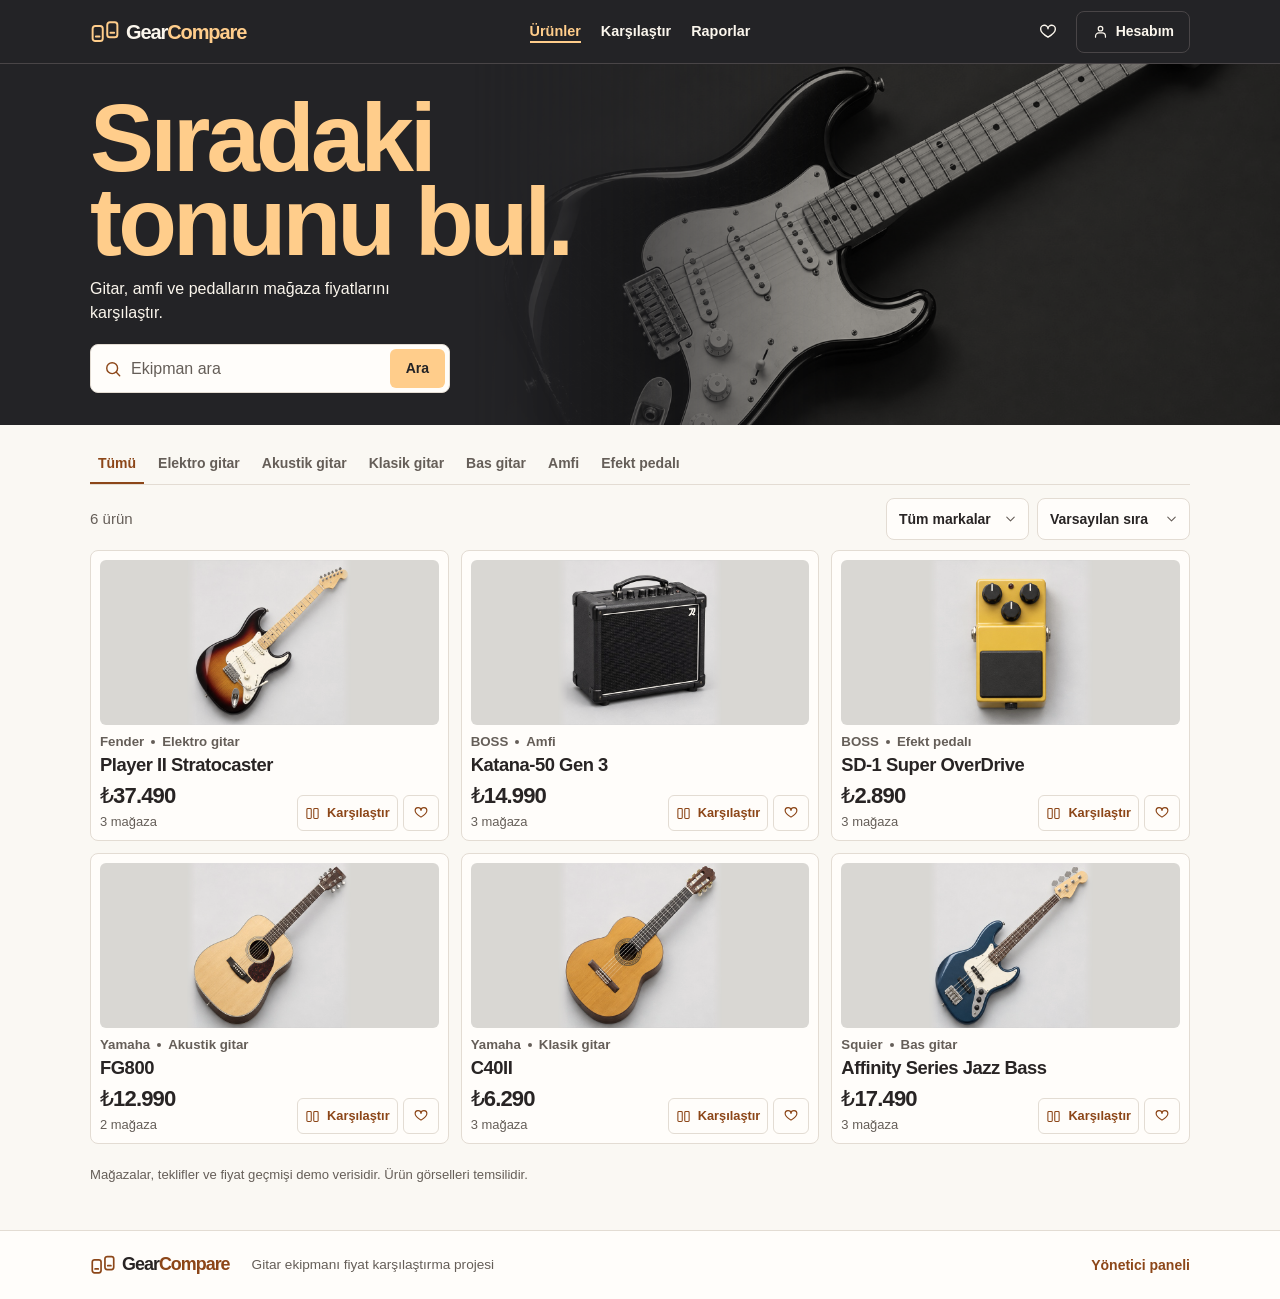
==== index.html @ 99a1b06b "Frontend Prototype" ====
<!doctype html>
<html lang="tr">
  <head>
    <meta charset="utf-8">
    <meta name="viewport" content="width=device-width, initial-scale=1">
    <meta name="description" content="Gitar, amfi ve pedal modellerini keşfet, mağaza tekliflerini ve fiyat geçmişini karşılaştır.">
    <meta name="theme-color" content="#232326">
    <title>GearCompare · Gitar ekipmanı karşılaştırma</title>
    <link rel="icon" href="assets/mark.svg" type="image/svg+xml">
    <link rel="stylesheet" href="styles.css">
    <script type="module" src="app.js"></script>
  </head>
  <body>
    <a class="skip-link" href="#main">İçeriğe geç</a>
    <header class="site-header" id="site-header"></header>
    <main id="main" tabindex="-1"></main>
    <footer class="site-footer" id="site-footer"></footer>
    <aside id="compare-tray" aria-label="Karşılaştırma seçimi"></aside>
    <dialog id="alert-dialog" aria-labelledby="alert-title"></dialog>
    <div id="feedback" class="feedback" role="status" aria-live="polite"></div>
    <noscript>GearCompare’ı kullanmak için JavaScript’i etkinleştir.</noscript>
  </body>
</html>
---- styles.css ----
:root {
  color-scheme: light;
  --canvas: #faf8f3;
  --surface: #fffdfa;
  --ink: #282424;
  --muted: #655e58;
  --accent: #8c4618;
  --accent-hover: #733811;
  --tint: #f8ebdb;
  --line: #e3dcd3;
  --line-strong: #bca58f;
  --image: #d9d7d3;
  --stage: #232326;
  --stage-edge: #494547;
  --stage-ink: #fbf6ed;
  --amber: #ffcd8b;
  --amber-hover: #f7bc71;
  --display: "Avenir Next Condensed", "Arial Narrow", "Segoe UI", sans-serif;
  --wordmark: "Avenir Next", "Segoe UI", sans-serif;
  --body: "Helvetica Neue", Arial, sans-serif;
  --radius: 8px;
  font-family: var(--body);
  color: var(--ink);
  background: var(--canvas);
  line-height: 1.5;
  font-synthesis: none;
}

*, *::before, *::after { box-sizing: border-box; }
body { margin: 0; min-width: 320px; }
body:has(.compare-tray-inner) { padding-bottom: 88px; }
a { color: inherit; text-decoration: none; }
button, input, select { font: inherit; color: inherit; }
button { cursor: pointer; }
button:disabled { cursor: wait; opacity: .65; }
img { display: block; max-width: 100%; }
p, h1, h2, h3 { margin: 0; }
h1, h2, h3 { font-family: var(--display); line-height: 1.16; }
h1 { font-size: clamp(2.1rem, 5vw, 3.25rem); letter-spacing: -.048em; font-weight: 800; }
h2 { font-size: 1.55rem; letter-spacing: -.035em; }
h3 { font-size: 1.15rem; letter-spacing: -.025em; }
.icon { flex: none; vertical-align: middle; }
:focus-visible { outline: 2px solid var(--accent); outline-offset: 4px; }
main:focus, #equipment:focus { outline: none; }
::selection { color: var(--accent); background: var(--tint); }

.shell { width: min(1100px, calc(100% - 64px)); margin-inline: auto; }
#main { min-height: 65vh; }
.sr-only, .skip-link:not(:focus) {
  position: absolute; width: 1px; height: 1px; padding: 0; margin: -1px;
  overflow: hidden; clip-path: inset(50%); white-space: nowrap; border: 0;
}
.skip-link:focus { position: fixed; top: 12px; left: 12px; z-index: 9; background: var(--surface); padding: 10px 16px; }
.site-header { background: var(--stage); color: var(--stage-ink); border-bottom: 1px solid var(--stage-edge); }
.site-header :focus-visible { outline-color: var(--amber); }
.header-inner { min-height: 63px; display: grid; grid-template-columns: 1fr auto 1fr; align-items: center; gap: 16px; }
.brand {
  --brand-accent: var(--accent);
  display: inline-flex; align-items: center; gap: 6px; width: max-content;
  font-family: var(--wordmark); font-weight: 700; letter-spacing: -.055em; font-size: 1.25rem; line-height: 1;
}
.brand-mark {
  flex: none; width: 30px; height: 30px; background: var(--brand-accent);
  -webkit-mask: url("assets/mark.svg") center / contain no-repeat;
  mask: url("assets/mark.svg") center / contain no-repeat;
}
.brand-text > span { color: var(--brand-accent); }
.site-header .brand { --brand-accent: var(--amber); }
.main-nav, .header-actions { display: flex; align-items: center; }
.main-nav { gap: 20px; align-self: stretch; }
.main-nav a {
  display: flex; align-items: center; position: relative;
  font-size: .9rem; font-weight: 650;
}
.main-nav a:hover, .main-nav [aria-current] { color: var(--amber); }
.main-nav [aria-current]::after {
  position: absolute; content: ""; bottom: -1px; left: 0; right: 0; height: 2px; background: currentColor;
}
.header-actions { justify-content: end; gap: 8px; }
.icon-button {
  display: inline-grid; place-items: center; width: 40px; height: 40px; flex: none;
  border: 0; border-radius: 9px; color: var(--muted); background: transparent;
}
.icon-button:hover { color: var(--accent); background: var(--tint); }
.button {
  display: inline-flex; align-items: center; justify-content: center; gap: 7px;
  min-height: 42px; padding: 0 15px; border: 1px solid transparent; border-radius: 8px;
  line-height: 1.25; font-size: .875rem; font-weight: 650; text-align: center;
  transition: background-color .16s ease, border-color .16s ease, color .16s ease;
}
.button .icon { width: 17px; height: 17px; }
.button-primary { background: var(--accent); color: var(--surface); }
.button-primary:hover { background: var(--accent-hover); }
.button-outline { border-color: var(--line); background: var(--surface); color: var(--ink); }
.button-outline:hover, .button-outline[aria-pressed="true"] {
  border-color: var(--line-strong); color: var(--accent); background: var(--tint);
}
.site-header .icon-button, .header-account { color: var(--stage-ink); }
.header-account { border-color: var(--stage-edge); background: transparent; }
.site-header .icon-button:hover, .header-account:hover, .header-account[aria-current] {
  border-color: var(--stage-edge); background: var(--stage-edge); color: var(--amber);
}
.text-link { color: var(--accent); font-weight: 600; }
.text-link:hover { text-decoration: underline; text-underline-offset: 3px; }

.hero {
  position: relative; isolation: isolate; overflow: hidden; background: var(--stage); color: var(--stage-ink);
}
.hero-copy { position: relative; padding-block: 32px; }
.hero h1 { color: var(--amber); font-size: clamp(3.1rem, 8vw, 6rem); line-height: .87; letter-spacing: -.04em; font-weight: 700; }
.hero p { max-width: 40ch; margin: 14px 0 19px; }
.hero-search {
  display: flex; align-items: center; gap: 8px; min-height: 48px;
  max-width: 360px; padding: 4px 4px 4px 12px; border: 1px solid var(--line);
  border-radius: 8px; background: var(--surface); color: var(--ink);
}
.hero-search > .icon { color: var(--accent); }
.hero-search input { min-width: 0; width: 100%; border: 0; padding: 5px 0; background: transparent; }
.hero-search:focus-within { outline: 2px solid var(--amber); outline-offset: 2px; }
.hero-search input:focus { outline: none; }
.hero-search input::placeholder { color: var(--muted); opacity: 1; }
.hero-search .button { min-height: 39px; border-radius: 6px; background: var(--amber); color: var(--stage); }
.hero-search .button:hover { background: var(--amber-hover); }
.hero-search .button:focus-visible { outline-offset: 1px; }
.hero-image {
  position: absolute; inset: 0 0 0 37%; filter: grayscale(1) sepia(.15) brightness(.62);
  -webkit-mask-image: linear-gradient(90deg, transparent, #000 46%);
  mask-image: linear-gradient(90deg, transparent, #000 46%);
}
.hero-image img { width: 100%; height: 100%; object-fit: cover; object-position: center 55%; }

.equipment { padding-block: 20px 45px; scroll-margin-top: 12px; }
.categories { display: flex; gap: 6px; flex-wrap: wrap; border-bottom: 1px solid var(--line); }
.category {
  min-height: 39px; padding-inline: 8px; border: 0; border-bottom: 2px solid transparent;
  font-size: .875rem; font-weight: 650; background: transparent; color: var(--muted);
}
.category:hover, .category[aria-pressed="true"] { color: var(--accent); }
.category[aria-pressed="true"] { border-bottom-color: currentColor; }
.catalog-controls { display: flex; justify-content: space-between; align-items: center; gap: 12px; margin: 13px 0 10px; }
.result-count { color: var(--muted); font-size: .94rem; }
.filters, .report-filters { display: flex; align-items: center; gap: 8px; }
.select-wrap { display: inline-flex; position: relative; min-width: 0; }
.select-wrap select {
  appearance: none; width: 100%; min-height: 42px; padding: 8px 37px 8px 12px;
  border: 1px solid var(--line); border-radius: 8px; background: var(--surface);
  font-size: .875rem; font-weight: 600; cursor: pointer; text-overflow: ellipsis;
}
.select-wrap select:hover { border-color: var(--line-strong); }
.select-wrap .icon { position: absolute; right: 11px; top: 50%; transform: translateY(-50%); pointer-events: none; width: 15px; height: 15px; color: var(--muted); }
.product-grid { display: grid; grid-template-columns: repeat(3, minmax(0, 1fr)); gap: 12px; }
.product-card {
  min-width: 0; display: flex; flex-direction: column; padding: 9px;
  background: var(--surface); border: 1px solid var(--line); border-radius: var(--radius);
}
.product-image {
  display: grid; place-items: center; height: 165px; position: relative; overflow: hidden; border-radius: 6px;
  background: var(--image); isolation: isolate;
}
.product-image img {
  position: absolute; top: 0; left: 50%; transform: translateX(-50%);
  width: auto; height: 100%; max-width: 100%; object-fit: contain;
  filter: sepia(.16) saturate(.84);
  -webkit-mask-image: linear-gradient(90deg, transparent 0%, #000 6%, #000 94%, transparent 100%);
  mask-image: linear-gradient(90deg, transparent 0%, #000 6%, #000 94%, transparent 100%);
}
.product-image > .icon { width: 44px; height: 44px; color: var(--muted); }
.favorite-button {
  display: grid; place-items: center; width: 36px; height: 36px; flex: none;
  border: 1px solid var(--line); border-radius: 6px; color: var(--accent); background: var(--surface);
}
.favorite-button .icon { width: 16px; height: 16px; }
.favorite-button:hover, .favorite-button.is-favorite { border-color: var(--line-strong); background: var(--tint); }
.is-favorite .icon { fill: currentColor; }
.card-content { display: flex; flex: 1; flex-direction: column; padding-top: 8px; }
.card-brand {
  display: flex; align-items: center; flex-wrap: wrap; gap: 7px; font-size: .83rem; font-weight: 650;
  color: var(--muted); line-height: 1.35;
}
.card-brand span { height: 4px; width: 4px; border-radius: 50%; background: currentColor; }
.card-content h3 { margin: 3px 0 8px; overflow-wrap: anywhere; }
.card-content h3 a:hover { color: var(--accent); }
.card-bottom { display: flex; flex-wrap: wrap; align-items: end; justify-content: space-between; gap: 8px; margin-top: auto; }
.card-actions { display: flex; gap: 5px; align-items: center; }
.price-label { font-size: .79rem; color: var(--muted); }
.card-price, .detail-price, .numeric { font-variant-numeric: tabular-nums; white-space: nowrap; }
.card-price { display: block; font-size: 1.38rem; line-height: 1.2; font-weight: 750; letter-spacing: -.04em; }
.card-actions .card-compare { min-height: 36px; padding-inline: 7px; border-radius: 6px; color: var(--accent); font-size: .8rem; }
.card-actions .card-compare .icon { width: 15px; height: 15px; }
.store-count { margin-top: 2px; color: var(--muted); font-size: .81rem; }
.note { margin-top: 21px; font-size: .82rem; color: var(--muted); }

.interior { padding-block: 36px 56px; }
.page-heading { margin-bottom: 23px; }
.page-heading p, .panel > p, .dialog-heading + p { color: var(--muted); margin-top: 9px; }
.back-link { display: inline-flex; gap: 4px; align-items: center; margin-bottom: 17px; color: var(--accent); font-size: .92rem; font-weight: 650; }
.back-link .icon { width: 16px; height: 16px; }
.detail-intro { display: grid; grid-template-columns: .85fr 1.15fr; align-items: center; gap: clamp(24px, 5vw, 68px); margin-bottom: 23px; }
.detail-image { height: clamp(215px, 30vw, 365px); border-radius: var(--radius); }
.detail-copy h1 { margin-block: 9px 20px; overflow-wrap: anywhere; }
.detail-price { margin: 2px 0 18px; font-size: 2rem; font-weight: 750; letter-spacing: -.05em; }
.inline-actions { display: flex; align-items: center; gap: 8px; flex-wrap: wrap; }
.detail-panels { display: grid; grid-template-columns: 1.15fr .85fr; gap: 15px; }
.panel {
  min-width: 0; padding: clamp(16px, 2.4vw, 26px); margin-bottom: 15px;
  border: 1px solid var(--line); border-radius: var(--radius); background: var(--surface);
}
.panel h2 { margin-bottom: 15px; }
.spec-list { margin: 0; }
.spec-list > div {
  display: flex; gap: 12px; justify-content: space-between; align-items: baseline;
  padding-block: 10px; border-bottom: 1px solid var(--line);
}
.spec-list dt { color: var(--muted); }
.spec-list dd { margin: 0; text-align: right; font-weight: 600; }
.source { display: inline-block; margin-top: 12px; font-size: .88rem; }
.section-heading { display: flex; justify-content: space-between; align-items: center; gap: 10px; margin-bottom: 14px; }
.section-heading h2 { margin: 0; }
.table-wrap { overflow: auto; }
table { border-collapse: collapse; width: 100%; text-align: left; font-size: .9rem; }
th, td { padding: 11px 12px; border-bottom: 1px solid var(--line); }
thead th { color: var(--muted); background: var(--canvas); font-weight: 600; }
tbody th { font-weight: 600; }
tbody tr:last-child > * { border-bottom: 0; }
.chart-wrap { max-width: 820px; margin-inline: auto; }
.chart { display: grid; grid-template-columns: auto minmax(0, 1fr); gap: 0 5px; margin-bottom: 11px; }
.chart-ticks, .chart-dates { color: var(--muted); font-size: .78rem; font-variant-numeric: tabular-nums; }
.chart-ticks { display: grid; position: relative; text-align: right; }
.chart-ticks span { position: relative; grid-area: 1 / 1; height: max-content; transform: translateY(-50%); white-space: nowrap; }
.chart-dates { grid-column: 2; display: flex; justify-content: space-between; padding-inline: 1%; }
.price-chart { display: block; width: 100%; height: clamp(136px, 25vw, 205px); overflow: visible; }
.price-chart line { stroke: var(--line); vector-effect: non-scaling-stroke; }
.price-chart polygon { fill: var(--tint); }
.price-chart polyline { fill: none; stroke: var(--accent); stroke-width: 2.5; stroke-linejoin: round; stroke-linecap: round; vector-effect: non-scaling-stroke; }
.price-chart circle { fill: var(--accent); stroke: var(--surface); stroke-width: 1; vector-effect: non-scaling-stroke; }
details { border-top: 1px solid var(--line); padding-top: 10px; }
details summary { cursor: pointer; color: var(--accent); font-weight: 600; font-size: .9rem; }
details[open] .table-wrap { margin-top: 10px; }

.compare-picks, .admin-grid { display: grid; grid-template-columns: repeat(2, minmax(0, 1fr)); gap: 15px; }
.compare-pick label { display: block; font-size: .9rem; font-weight: 700; margin-bottom: 8px; }
.compare-pick .select-wrap { width: 100%; }
.compare-image, .empty-pick { margin-top: 14px; height: 166px; }
.empty-pick { display: grid; place-items: center; border: 1px dashed var(--line-strong); border-radius: 9px; color: var(--accent); background: var(--canvas); }
.compare-tray-inner {
  position: fixed; bottom: 14px; left: 50%; transform: translateX(-50%); z-index: 3;
  display: flex; align-items: center; gap: 14px; width: max-content; max-width: calc(100% - 24px);
  padding: 10px 10px 10px 16px; border-radius: 12px; border: 1px solid var(--line);
  background: var(--surface); box-shadow: 0 4px 22px #28242424;
}
.tray-copy, .tray-items { display: flex; gap: 6px; }
.tray-copy { flex-direction: column; line-height: 1.2; }
.tray-copy span { font-size: .82rem; color: var(--muted); }
.tray-item { display: inline-flex; align-items: center; gap: 5px; padding: 6px 8px; border: 0; border-radius: 6px; background: var(--tint); color: var(--accent); font-size: .82rem; }
.tray-item .icon { width: 14px; height: 14px; }
.tabs { display: flex; flex-wrap: wrap; gap: 6px 19px; padding-bottom: 1px; margin-bottom: 17px; border-bottom: 1px solid var(--line); }
.tabs a { padding: 8px 0; font-size: .94rem; font-weight: 650; color: var(--muted); border-bottom: 2px solid transparent; }
.tabs a:hover, .tabs [aria-current] { color: var(--accent); }
.tabs [aria-current] { border-bottom-color: currentColor; }
.empty-state { display: grid; justify-items: center; gap: 10px; padding: 44px 16px; text-align: center; border: 1px solid var(--line); border-radius: var(--radius); background: var(--surface); }
.empty-state > .icon { color: var(--accent); width: 27px; height: 27px; }
.empty-state p { color: var(--muted); max-width: 430px; }
.empty-state .button { margin-top: 4px; }
.compact { max-width: 470px; }
.compact > .button { margin-top: 12px; }
.form { display: grid; gap: 12px; }
.compact .form { margin-top: 16px; }
.form label { display: grid; gap: 5px; color: var(--ink); font-size: .9rem; font-weight: 650; }
.form input {
  width: 100%; min-height: 43px; padding: 8px 10px; border: 1px solid var(--line);
  border-radius: 8px; color: var(--ink); background: var(--surface); font-weight: 400; font-size: 1rem;
}
.form .button { justify-self: start; }
.form-error { color: #a32136; font-size: .9rem; }
.form-error:empty, .hint:empty { display: none; }
.account-switch { margin-top: 15px; border: 0; padding: 0; background: transparent; font-size: .9rem; text-align: left; }
.hint { color: var(--muted); font-size: .875rem; }
dialog {
  width: min(440px, calc(100% - 30px)); max-height: calc(100% - 30px); padding: 20px;
  border: 1px solid var(--line); border-radius: var(--radius); color: var(--ink); background: var(--surface);
}
dialog::backdrop { background: #2323265e; }
.dialog-heading { display: flex; align-items: center; justify-content: space-between; gap: 10px; }
dialog .form, dialog > .button, dialog > .hint { margin-top: 12px; }
.report-filters { margin-bottom: 15px; flex-wrap: wrap; }
.decrease { color: #176347; }
.admin-grid { grid-template-columns: repeat(3, minmax(0, 1fr)); align-items: start; }

.site-footer { border-top: 1px solid var(--line); background: var(--surface); }
.footer-inner { display: flex; flex-wrap: wrap; align-items: center; gap: 12px 22px; padding-block: 21px; }
.footer-inner .brand { font-size: 1.12rem; }
.footer-inner .brand-mark { width: 26px; height: 26px; }
.footer-inner p { font-size: .85rem; color: var(--muted); }
.footer-inner > .text-link { margin-left: auto; font-size: .875rem; }
.feedback {
  position: fixed; right: 20px; bottom: 22px; z-index: 5; max-width: min(400px, calc(100% - 40px));
  padding: 11px 15px; border-radius: 8px; color: var(--surface); background: var(--ink);
  opacity: 0; pointer-events: none; font-size: .9rem; transition: opacity .16s ease;
}
.feedback.visible { opacity: 1; }
body:has(.compare-tray-inner) .feedback { bottom: 91px; }

@media (max-width: 830px) {
  .shell { width: calc(100% - 38px); }
  .header-inner { gap: 13px; }
  .main-nav { gap: 18px; }
  .header-actions { gap: 5px; }
  .product-grid { grid-template-columns: repeat(2, minmax(0, 1fr)); }
  .admin-grid { grid-template-columns: repeat(2, minmax(0, 1fr)); }
}
@media (max-width: 660px) {
  .header-inner { min-height: unset; grid-template-columns: 1fr auto; column-gap: 10px; row-gap: 0; }
  .site-header .brand, .header-actions { min-height: 49px; }
  .main-nav { grid-row: 2; grid-column: 1 / -1; gap: 24px; min-height: 38px; }
  .header-account { min-height: 37px; }
  .hero-copy { padding-block: 23px; }
  .hero h1 { font-size: clamp(2.6rem, 10vw, 4rem); }
  .hero p { max-width: 28ch; }
  .hero-image { left: 30%; filter: grayscale(1) sepia(.15) brightness(.46); }
  .hero-image img { object-position: 44% center; }
  .equipment { padding-block: 13px 34px; }
  .category { min-height: 36px; padding-inline: 7px; }
  .detail-panels, .detail-intro { grid-template-columns: 1fr; }
  .detail-intro { gap: 18px; }
  .detail-image { height: 225px; }
  .detail-copy h1 { margin-bottom: 12px; }
  .tray-items { display: none; }
  .compare-tray-inner { justify-content: space-between; width: max-content; min-width: min(300px, calc(100% - 24px)); }
  .compare-image, .empty-pick { height: 100px; }
}
@media (max-width: 465px) {
  .shell { width: calc(100% - 28px); }
  .catalog-controls { flex-wrap: wrap; row-gap: 7px; margin-top: 15px; }
  .filters { width: 100%; }
  .filters .select-wrap { flex: 1; }
  .admin-grid { grid-template-columns: 1fr; gap: 12px; }
  .product-card { padding: 7px; }
  .product-card .product-image { height: 122px; }
  .detail-image { height: 224px; }
  .compare-image { height: 100px; }
  .compare-picks { gap: 8px; }
  .compare-pick { padding: 10px; }
  .section-heading { flex-wrap: wrap; }
  .footer-inner { gap: 8px 13px; }
  .footer-inner .brand { min-height: 35px; }
  .footer-inner p { flex-basis: 100%; order: 1; }
}
@media (max-width: 365px) {
  .header-account { width: 38px; padding: 0; }
  .header-account > span { display: none; }
  .main-nav { gap: 19px; }
  .product-grid { grid-template-columns: 1fr; }
  .product-card .product-image { height: 150px; }
}
@media (prefers-reduced-motion: reduce) {
  *, *::before, *::after { transition: none !important; }
}
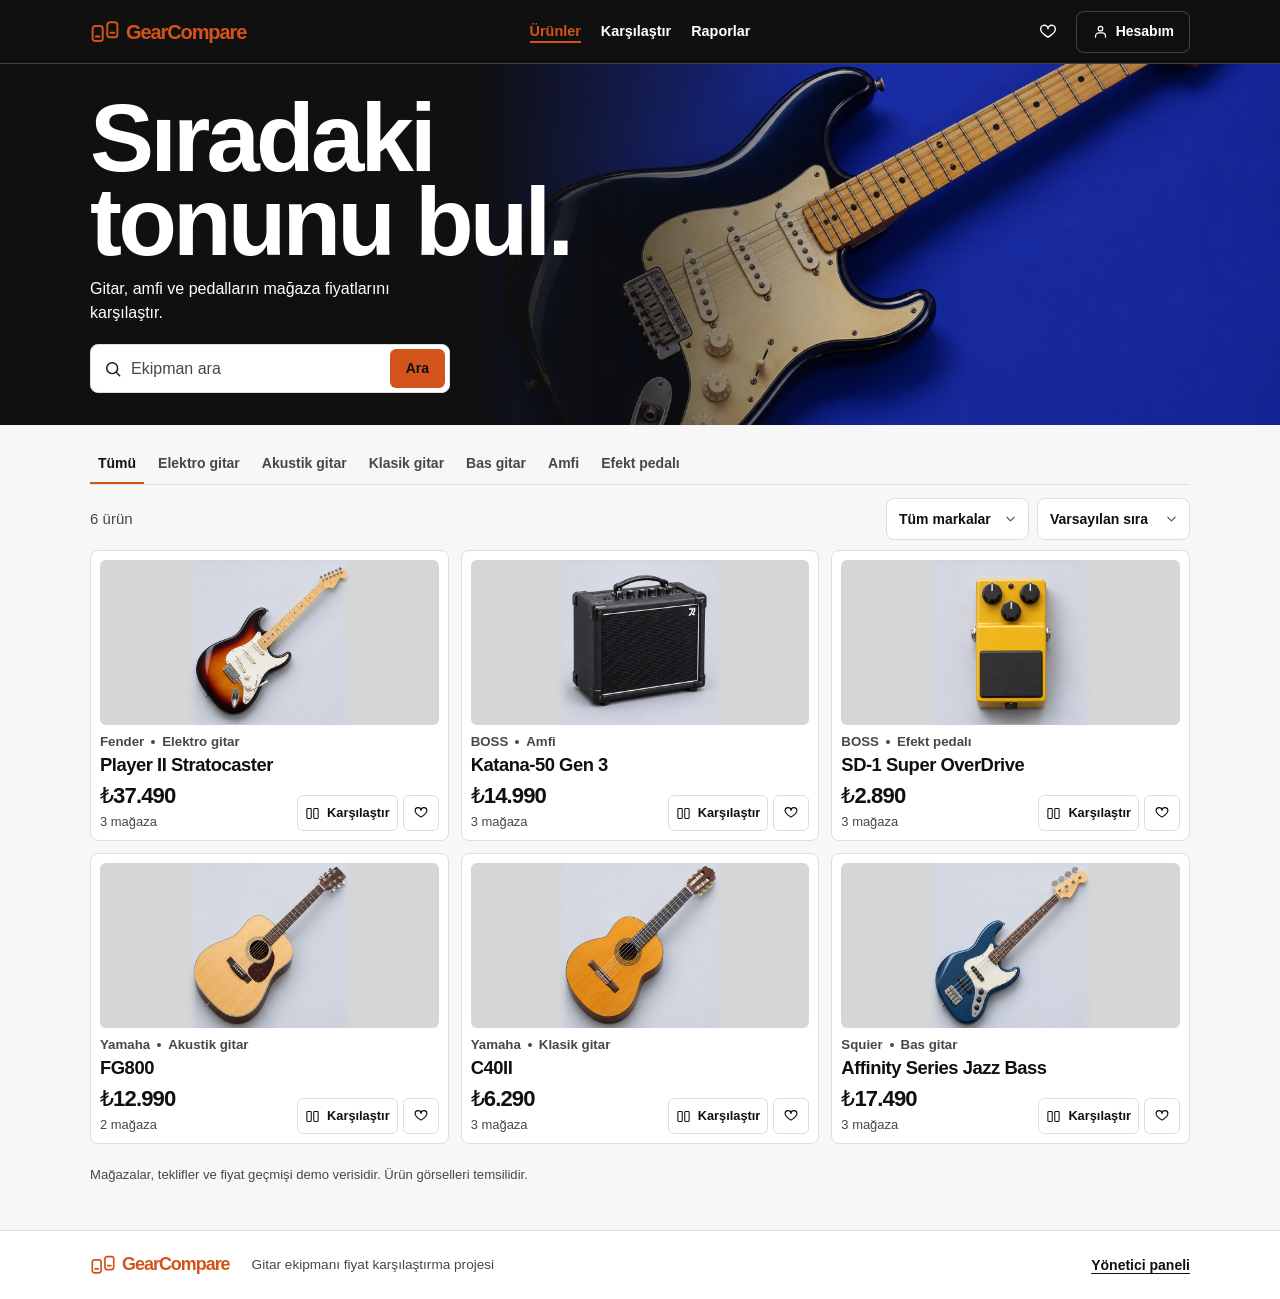
==== commit 3947c690: "Database bağlantısı ve tablolar" ====
--- a/index.html
+++ b/index.html
@@ -4,11 +4,23 @@
     <meta charset="utf-8">
     <meta name="viewport" content="width=device-width, initial-scale=1">
     <meta name="description" content="Gitar, amfi ve pedal modellerini keşfet, mağaza tekliflerini ve fiyat geçmişini karşılaştır.">
-    <meta name="theme-color" content="#232326">
+    <meta name="theme-color" content="#101010">
+    <meta name="gearcompare-catalog" content="@catalog.source@">
     <title>GearCompare · Gitar ekipmanı karşılaştırma</title>
     <link rel="icon" href="assets/mark.svg" type="image/svg+xml">
-    <link rel="stylesheet" href="styles.css">
-    <script type="module" src="app.js"></script>
+    <link rel="stylesheet" href="styles.css?v=20261122">
+    <script type="importmap">
+      {
+        "imports": {
+          "./catalog.js": "./catalog.js?v=20261122-4",
+          "./specifications.js": "./specifications.js?v=20261122-4",
+          "./store.js": "./store.js?v=20261122-4",
+          "./ui.js": "./ui.js?v=20261122-4",
+          "./views.js": "./views.js?v=20261122-4"
+        }
+      }
+    </script>
+    <script type="module" src="app.js?v=20261122-4"></script>
   </head>
   <body>
     <a class="skip-link" href="#main">İçeriğe geç</a>
--- a/styles.css
+++ b/styles.css
@@ -1,26 +1,22 @@
 :root {
   color-scheme: light;
-  --canvas: #faf8f3;
-  --surface: #fffdfa;
-  --ink: #282424;
-  --muted: #655e58;
-  --accent: #8c4618;
-  --accent-hover: #733811;
-  --tint: #f8ebdb;
-  --line: #e3dcd3;
-  --line-strong: #bca58f;
-  --image: #d9d7d3;
-  --stage: #232326;
-  --stage-edge: #494547;
-  --stage-ink: #fbf6ed;
-  --amber: #ffcd8b;
-  --amber-hover: #f7bc71;
+  --canvas: #f7f7f7;
+  --surface: #fff;
+  --ink: #101010;
+  --muted: #474747;
+  --tint: #ededed;
+  --line: #dedede;
+  --line-strong: #a3a3a3;
+  --image: #d6d6d6;
+  --stage-edge: #434343;
+  --brand-orange: #d3541b;
   --display: "Avenir Next Condensed", "Arial Narrow", "Segoe UI", sans-serif;
   --wordmark: "Avenir Next", "Segoe UI", sans-serif;
   --body: "Helvetica Neue", Arial, sans-serif;
   --radius: 8px;
   font-family: var(--body);
   color: var(--ink);
+  accent-color: var(--ink);
   background: var(--canvas);
   line-height: 1.5;
   font-synthesis: none;
@@ -30,7 +26,7 @@
 body { margin: 0; min-width: 320px; }
 body:has(.compare-tray-inner) { padding-bottom: 88px; }
 a { color: inherit; text-decoration: none; }
-button, input, select { font: inherit; color: inherit; }
+button, input, select, textarea { font: inherit; color: inherit; }
 button { cursor: pointer; }
 button:disabled { cursor: wait; opacity: .65; }
 img { display: block; max-width: 100%; }
@@ -40,9 +36,9 @@
 h2 { font-size: 1.55rem; letter-spacing: -.035em; }
 h3 { font-size: 1.15rem; letter-spacing: -.025em; }
 .icon { flex: none; vertical-align: middle; }
-:focus-visible { outline: 2px solid var(--accent); outline-offset: 4px; }
+:focus-visible { outline: 2px solid var(--ink); outline-offset: 4px; }
 main:focus, #equipment:focus { outline: none; }
-::selection { color: var(--accent); background: var(--tint); }
+::selection { color: var(--surface); background: var(--ink); }
 
 .shell { width: min(1100px, calc(100% - 64px)); margin-inline: auto; }
 #main { min-height: 65vh; }
@@ -51,29 +47,27 @@
   overflow: hidden; clip-path: inset(50%); white-space: nowrap; border: 0;
 }
 .skip-link:focus { position: fixed; top: 12px; left: 12px; z-index: 9; background: var(--surface); padding: 10px 16px; }
-.site-header { background: var(--stage); color: var(--stage-ink); border-bottom: 1px solid var(--stage-edge); }
-.site-header :focus-visible { outline-color: var(--amber); }
+.site-header { background: var(--ink); color: var(--surface); border-bottom: 1px solid var(--stage-edge); }
+.site-header :focus-visible { outline-color: var(--surface); }
 .header-inner { min-height: 63px; display: grid; grid-template-columns: 1fr auto 1fr; align-items: center; gap: 16px; }
 .brand {
-  --brand-accent: var(--accent);
   display: inline-flex; align-items: center; gap: 6px; width: max-content;
+  color: var(--brand-orange);
   font-family: var(--wordmark); font-weight: 700; letter-spacing: -.055em; font-size: 1.25rem; line-height: 1;
 }
 .brand-mark {
-  flex: none; width: 30px; height: 30px; background: var(--brand-accent);
+  flex: none; width: 30px; height: 30px; background: currentColor;
   -webkit-mask: url("assets/mark.svg") center / contain no-repeat;
   mask: url("assets/mark.svg") center / contain no-repeat;
 }
-.brand-text > span { color: var(--brand-accent); }
-.site-header .brand { --brand-accent: var(--amber); }
 .main-nav, .header-actions { display: flex; align-items: center; }
 .main-nav { gap: 20px; align-self: stretch; }
 .main-nav a {
   display: flex; align-items: center; position: relative;
   font-size: .9rem; font-weight: 650;
 }
-.main-nav a:hover, .main-nav [aria-current] { color: var(--amber); }
-.main-nav [aria-current]::after {
+.main-nav a:hover, .main-nav [aria-current] { color: var(--brand-orange); }
+.main-nav a:hover::after, .main-nav [aria-current]::after {
   position: absolute; content: ""; bottom: -1px; left: 0; right: 0; height: 2px; background: currentColor;
 }
 .header-actions { justify-content: end; gap: 8px; }
@@ -81,7 +75,7 @@
   display: inline-grid; place-items: center; width: 40px; height: 40px; flex: none;
   border: 0; border-radius: 9px; color: var(--muted); background: transparent;
 }
-.icon-button:hover { color: var(--accent); background: var(--tint); }
+.icon-button:hover { color: var(--ink); background: var(--tint); }
 .button {
   display: inline-flex; align-items: center; justify-content: center; gap: 7px;
   min-height: 42px; padding: 0 15px; border: 1px solid transparent; border-radius: 8px;
@@ -89,41 +83,39 @@
   transition: background-color .16s ease, border-color .16s ease, color .16s ease;
 }
 .button .icon { width: 17px; height: 17px; }
-.button-primary { background: var(--accent); color: var(--surface); }
-.button-primary:hover { background: var(--accent-hover); }
+.button-primary { background: var(--brand-orange); color: var(--ink); }
+.button-primary:hover { border-color: var(--ink); }
 .button-outline { border-color: var(--line); background: var(--surface); color: var(--ink); }
 .button-outline:hover, .button-outline[aria-pressed="true"] {
-  border-color: var(--line-strong); color: var(--accent); background: var(--tint);
-}
-.site-header .icon-button, .header-account { color: var(--stage-ink); }
+  border-color: var(--line-strong); background: var(--tint);
+}
+.site-header .icon-button, .header-account { color: var(--surface); }
 .header-account { border-color: var(--stage-edge); background: transparent; }
 .site-header .icon-button:hover, .header-account:hover, .header-account[aria-current] {
-  border-color: var(--stage-edge); background: var(--stage-edge); color: var(--amber);
-}
-.text-link { color: var(--accent); font-weight: 600; }
-.text-link:hover { text-decoration: underline; text-underline-offset: 3px; }
+  border-color: var(--stage-edge); background: var(--stage-edge); color: var(--surface);
+}
+.text-link { font-weight: 600; text-decoration: underline; text-underline-offset: 3px; }
+.text-link:hover { text-decoration-thickness: 2px; }
 
 .hero {
-  position: relative; isolation: isolate; overflow: hidden; background: var(--stage); color: var(--stage-ink);
+  position: relative; isolation: isolate; overflow: hidden; background: var(--ink); color: var(--surface);
 }
 .hero-copy { position: relative; padding-block: 32px; }
-.hero h1 { color: var(--amber); font-size: clamp(3.1rem, 8vw, 6rem); line-height: .87; letter-spacing: -.04em; font-weight: 700; }
+.hero h1 { font-size: clamp(3.1rem, 8vw, 6rem); line-height: .87; letter-spacing: -.04em; font-weight: 700; }
 .hero p { max-width: 40ch; margin: 14px 0 19px; }
 .hero-search {
   display: flex; align-items: center; gap: 8px; min-height: 48px;
   max-width: 360px; padding: 4px 4px 4px 12px; border: 1px solid var(--line);
   border-radius: 8px; background: var(--surface); color: var(--ink);
 }
-.hero-search > .icon { color: var(--accent); }
 .hero-search input { min-width: 0; width: 100%; border: 0; padding: 5px 0; background: transparent; }
-.hero-search:focus-within { outline: 2px solid var(--amber); outline-offset: 2px; }
+.hero-search:focus-within { outline: 2px solid var(--surface); outline-offset: 2px; }
 .hero-search input:focus { outline: none; }
 .hero-search input::placeholder { color: var(--muted); opacity: 1; }
-.hero-search .button { min-height: 39px; border-radius: 6px; background: var(--amber); color: var(--stage); }
-.hero-search .button:hover { background: var(--amber-hover); }
+.hero-search .button { min-height: 39px; border-radius: 6px; }
 .hero-search .button:focus-visible { outline-offset: 1px; }
 .hero-image {
-  position: absolute; inset: 0 0 0 37%; filter: grayscale(1) sepia(.15) brightness(.62);
+  position: absolute; inset: 0 0 0 37%; filter: brightness(.78);
   -webkit-mask-image: linear-gradient(90deg, transparent, #000 46%);
   mask-image: linear-gradient(90deg, transparent, #000 46%);
 }
@@ -135,8 +127,8 @@
   min-height: 39px; padding-inline: 8px; border: 0; border-bottom: 2px solid transparent;
   font-size: .875rem; font-weight: 650; background: transparent; color: var(--muted);
 }
-.category:hover, .category[aria-pressed="true"] { color: var(--accent); }
-.category[aria-pressed="true"] { border-bottom-color: currentColor; }
+.category:hover, .category[aria-pressed="true"] { color: var(--ink); }
+.category[aria-pressed="true"] { border-bottom-color: var(--brand-orange); }
 .catalog-controls { display: flex; justify-content: space-between; align-items: center; gap: 12px; margin: 13px 0 10px; }
 .result-count { color: var(--muted); font-size: .94rem; }
 .filters, .report-filters { display: flex; align-items: center; gap: 8px; }
@@ -160,14 +152,13 @@
 .product-image img {
   position: absolute; top: 0; left: 50%; transform: translateX(-50%);
   width: auto; height: 100%; max-width: 100%; object-fit: contain;
-  filter: sepia(.16) saturate(.84);
   -webkit-mask-image: linear-gradient(90deg, transparent 0%, #000 6%, #000 94%, transparent 100%);
   mask-image: linear-gradient(90deg, transparent 0%, #000 6%, #000 94%, transparent 100%);
 }
 .product-image > .icon { width: 44px; height: 44px; color: var(--muted); }
 .favorite-button {
   display: grid; place-items: center; width: 36px; height: 36px; flex: none;
-  border: 1px solid var(--line); border-radius: 6px; color: var(--accent); background: var(--surface);
+  border: 1px solid var(--line); border-radius: 6px; color: var(--ink); background: var(--surface);
 }
 .favorite-button .icon { width: 16px; height: 16px; }
 .favorite-button:hover, .favorite-button.is-favorite { border-color: var(--line-strong); background: var(--tint); }
@@ -179,13 +170,13 @@
 }
 .card-brand span { height: 4px; width: 4px; border-radius: 50%; background: currentColor; }
 .card-content h3 { margin: 3px 0 8px; overflow-wrap: anywhere; }
-.card-content h3 a:hover { color: var(--accent); }
+.card-content h3 a:hover { text-decoration: underline; text-underline-offset: 3px; }
 .card-bottom { display: flex; flex-wrap: wrap; align-items: end; justify-content: space-between; gap: 8px; margin-top: auto; }
 .card-actions { display: flex; gap: 5px; align-items: center; }
 .price-label { font-size: .79rem; color: var(--muted); }
 .card-price, .detail-price, .numeric { font-variant-numeric: tabular-nums; white-space: nowrap; }
 .card-price { display: block; font-size: 1.38rem; line-height: 1.2; font-weight: 750; letter-spacing: -.04em; }
-.card-actions .card-compare { min-height: 36px; padding-inline: 7px; border-radius: 6px; color: var(--accent); font-size: .8rem; }
+.card-actions .card-compare { min-height: 36px; padding-inline: 7px; border-radius: 6px; font-size: .8rem; }
 .card-actions .card-compare .icon { width: 15px; height: 15px; }
 .store-count { margin-top: 2px; color: var(--muted); font-size: .81rem; }
 .note { margin-top: 21px; font-size: .82rem; color: var(--muted); }
@@ -193,27 +184,36 @@
 .interior { padding-block: 36px 56px; }
 .page-heading { margin-bottom: 23px; }
 .page-heading p, .panel > p, .dialog-heading + p { color: var(--muted); margin-top: 9px; }
-.back-link { display: inline-flex; gap: 4px; align-items: center; margin-bottom: 17px; color: var(--accent); font-size: .92rem; font-weight: 650; }
+.back-link { display: inline-flex; gap: 4px; align-items: center; margin-bottom: 17px; font-size: .92rem; font-weight: 650; }
 .back-link .icon { width: 16px; height: 16px; }
 .detail-intro { display: grid; grid-template-columns: .85fr 1.15fr; align-items: center; gap: clamp(24px, 5vw, 68px); margin-bottom: 23px; }
-.detail-image { height: clamp(215px, 30vw, 365px); border-radius: var(--radius); }
+.detail-image { height: clamp(215px, 28vw, 305px); border-radius: var(--radius); }
 .detail-copy h1 { margin-block: 9px 20px; overflow-wrap: anywhere; }
+.detail-description { margin: -10px 0 16px; color: var(--muted); overflow-wrap: anywhere; }
 .detail-price { margin: 2px 0 18px; font-size: 2rem; font-weight: 750; letter-spacing: -.05em; }
 .inline-actions { display: flex; align-items: center; gap: 8px; flex-wrap: wrap; }
-.detail-panels { display: grid; grid-template-columns: 1.15fr .85fr; gap: 15px; }
+.detail-panels { display: grid; grid-template-columns: minmax(0, 2fr) minmax(0, 1fr); gap: 15px; align-items: start; }
 .panel {
   min-width: 0; padding: clamp(16px, 2.4vw, 26px); margin-bottom: 15px;
   border: 1px solid var(--line); border-radius: var(--radius); background: var(--surface);
 }
 .panel h2 { margin-bottom: 15px; }
-.spec-list { margin: 0; }
+.specification-grid {
+  display: grid; grid-template-columns: repeat(auto-fit, minmax(min(260px, 100%), 1fr)); gap: 18px; align-items: start;
+}
+.spec-group { min-width: 0; padding: 12px; background: var(--canvas); border-radius: 6px; }
+.spec-group h3 { margin: 0 0 6px; }
+.spec-group > p { font-size: .94rem; font-weight: 600; }
+.spec-group th, .spec-group td { padding: 8px 6px; overflow-wrap: anywhere; }
+.spec-list { margin: 0; font-size: .9rem; }
 .spec-list > div {
   display: flex; gap: 12px; justify-content: space-between; align-items: baseline;
-  padding-block: 10px; border-bottom: 1px solid var(--line);
-}
+  padding-block: 7px; border-bottom: 1px solid var(--line);
+}
+.spec-list > div:last-child { border-bottom: 0; }
 .spec-list dt { color: var(--muted); }
-.spec-list dd { margin: 0; text-align: right; font-weight: 600; }
-.source { display: inline-block; margin-top: 12px; font-size: .88rem; }
+.spec-list dd { margin: 0; text-align: right; font-weight: 600; overflow-wrap: anywhere; }
+.source { font-size: .88rem; }
 .section-heading { display: flex; justify-content: space-between; align-items: center; gap: 10px; margin-bottom: 14px; }
 .section-heading h2 { margin: 0; }
 .table-wrap { overflow: auto; }
@@ -231,34 +231,34 @@
 .price-chart { display: block; width: 100%; height: clamp(136px, 25vw, 205px); overflow: visible; }
 .price-chart line { stroke: var(--line); vector-effect: non-scaling-stroke; }
 .price-chart polygon { fill: var(--tint); }
-.price-chart polyline { fill: none; stroke: var(--accent); stroke-width: 2.5; stroke-linejoin: round; stroke-linecap: round; vector-effect: non-scaling-stroke; }
-.price-chart circle { fill: var(--accent); stroke: var(--surface); stroke-width: 1; vector-effect: non-scaling-stroke; }
+.price-chart polyline { fill: none; stroke: var(--ink); stroke-width: 2.5; stroke-linejoin: round; stroke-linecap: round; vector-effect: non-scaling-stroke; }
+.price-chart circle { fill: var(--ink); stroke: var(--surface); stroke-width: 1; vector-effect: non-scaling-stroke; }
 details { border-top: 1px solid var(--line); padding-top: 10px; }
-details summary { cursor: pointer; color: var(--accent); font-weight: 600; font-size: .9rem; }
+details summary { cursor: pointer; font-weight: 600; font-size: .9rem; }
 details[open] .table-wrap { margin-top: 10px; }
 
 .compare-picks, .admin-grid { display: grid; grid-template-columns: repeat(2, minmax(0, 1fr)); gap: 15px; }
 .compare-pick label { display: block; font-size: .9rem; font-weight: 700; margin-bottom: 8px; }
 .compare-pick .select-wrap { width: 100%; }
 .compare-image, .empty-pick { margin-top: 14px; height: 166px; }
-.empty-pick { display: grid; place-items: center; border: 1px dashed var(--line-strong); border-radius: 9px; color: var(--accent); background: var(--canvas); }
+.empty-pick { display: grid; place-items: center; border: 1px dashed var(--line-strong); border-radius: 9px; background: var(--canvas); }
 .compare-tray-inner {
   position: fixed; bottom: 14px; left: 50%; transform: translateX(-50%); z-index: 3;
   display: flex; align-items: center; gap: 14px; width: max-content; max-width: calc(100% - 24px);
   padding: 10px 10px 10px 16px; border-radius: 12px; border: 1px solid var(--line);
-  background: var(--surface); box-shadow: 0 4px 22px #28242424;
+  background: var(--surface); box-shadow: 0 4px 22px #0002;
 }
 .tray-copy, .tray-items { display: flex; gap: 6px; }
 .tray-copy { flex-direction: column; line-height: 1.2; }
 .tray-copy span { font-size: .82rem; color: var(--muted); }
-.tray-item { display: inline-flex; align-items: center; gap: 5px; padding: 6px 8px; border: 0; border-radius: 6px; background: var(--tint); color: var(--accent); font-size: .82rem; }
+.tray-item { display: inline-flex; align-items: center; gap: 5px; padding: 6px 8px; border: 0; border-radius: 6px; background: var(--tint); font-size: .82rem; }
 .tray-item .icon { width: 14px; height: 14px; }
 .tabs { display: flex; flex-wrap: wrap; gap: 6px 19px; padding-bottom: 1px; margin-bottom: 17px; border-bottom: 1px solid var(--line); }
 .tabs a { padding: 8px 0; font-size: .94rem; font-weight: 650; color: var(--muted); border-bottom: 2px solid transparent; }
-.tabs a:hover, .tabs [aria-current] { color: var(--accent); }
-.tabs [aria-current] { border-bottom-color: currentColor; }
+.tabs a:hover, .tabs [aria-current] { color: var(--ink); }
+.tabs [aria-current] { border-bottom-color: var(--brand-orange); }
 .empty-state { display: grid; justify-items: center; gap: 10px; padding: 44px 16px; text-align: center; border: 1px solid var(--line); border-radius: var(--radius); background: var(--surface); }
-.empty-state > .icon { color: var(--accent); width: 27px; height: 27px; }
+.empty-state > .icon { width: 27px; height: 27px; }
 .empty-state p { color: var(--muted); max-width: 430px; }
 .empty-state .button { margin-top: 4px; }
 .compact { max-width: 470px; }
@@ -266,12 +266,13 @@
 .form { display: grid; gap: 12px; }
 .compact .form { margin-top: 16px; }
 .form label { display: grid; gap: 5px; color: var(--ink); font-size: .9rem; font-weight: 650; }
-.form input {
+.form input, .form textarea {
   width: 100%; min-height: 43px; padding: 8px 10px; border: 1px solid var(--line);
   border-radius: 8px; color: var(--ink); background: var(--surface); font-weight: 400; font-size: 1rem;
 }
+.form textarea { resize: vertical; }
 .form .button { justify-self: start; }
-.form-error { color: #a32136; font-size: .9rem; }
+.form-error { border-inline-start: 2px solid currentColor; padding-inline-start: 8px; font-size: .9rem; font-weight: 650; }
 .form-error:empty, .hint:empty { display: none; }
 .account-switch { margin-top: 15px; border: 0; padding: 0; background: transparent; font-size: .9rem; text-align: left; }
 .hint { color: var(--muted); font-size: .875rem; }
@@ -279,12 +280,19 @@
   width: min(440px, calc(100% - 30px)); max-height: calc(100% - 30px); padding: 20px;
   border: 1px solid var(--line); border-radius: var(--radius); color: var(--ink); background: var(--surface);
 }
-dialog::backdrop { background: #2323265e; }
+dialog::backdrop { background: #0006; }
 .dialog-heading { display: flex; align-items: center; justify-content: space-between; gap: 10px; }
 dialog .form, dialog > .button, dialog > .hint { margin-top: 12px; }
 .report-filters { margin-bottom: 15px; flex-wrap: wrap; }
-.decrease { color: #176347; }
-.admin-grid { grid-template-columns: repeat(3, minmax(0, 1fr)); align-items: start; }
+.decrease { font-weight: 700; }
+.admin-grid { grid-template-columns: minmax(0, 1.75fr) minmax(0, 1fr); align-items: start; }
+.spec-form-grid { display: grid; grid-template-columns: repeat(auto-fit, minmax(min(145px, 100%), 1fr)); gap: 9px; }
+.spec-options > label, .spec-options > fieldset { margin-top: 10px; }
+.spec-options fieldset, .spec-relation { min-width: 0; border: 1px solid var(--line); border-radius: 6px; margin-inline: 0; padding: 10px; }
+.spec-options legend, .spec-relation legend { padding-inline: 4px; font-size: .9rem; font-weight: 650; }
+.spec-entries { display: grid; gap: 8px; }
+.spec-entries:not(:empty) { margin-bottom: 10px; }
+.spec-entry { display: grid; grid-template-columns: minmax(0, 1fr) auto; align-items: end; gap: 4px; }
 
 .site-footer { border-top: 1px solid var(--line); background: var(--surface); }
 .footer-inner { display: flex; flex-wrap: wrap; align-items: center; gap: 12px 22px; padding-block: 21px; }
@@ -306,7 +314,6 @@
   .main-nav { gap: 18px; }
   .header-actions { gap: 5px; }
   .product-grid { grid-template-columns: repeat(2, minmax(0, 1fr)); }
-  .admin-grid { grid-template-columns: repeat(2, minmax(0, 1fr)); }
 }
 @media (max-width: 660px) {
   .header-inner { min-height: unset; grid-template-columns: 1fr auto; column-gap: 10px; row-gap: 0; }
@@ -316,11 +323,13 @@
   .hero-copy { padding-block: 23px; }
   .hero h1 { font-size: clamp(2.6rem, 10vw, 4rem); }
   .hero p { max-width: 28ch; }
-  .hero-image { left: 30%; filter: grayscale(1) sepia(.15) brightness(.46); }
+  .hero-image { left: 30%; filter: brightness(.57); }
   .hero-image img { object-position: 44% center; }
   .equipment { padding-block: 13px 34px; }
   .category { min-height: 36px; padding-inline: 7px; }
-  .detail-panels, .detail-intro { grid-template-columns: 1fr; }
+  .detail-panels, .detail-intro, .admin-grid { grid-template-columns: 1fr; }
+  .detail-panels { gap: 0; }
+  .specification-grid { gap: 10px; }
   .detail-intro { gap: 18px; }
   .detail-image { height: 225px; }
   .detail-copy h1 { margin-bottom: 12px; }
@@ -333,7 +342,6 @@
   .catalog-controls { flex-wrap: wrap; row-gap: 7px; margin-top: 15px; }
   .filters { width: 100%; }
   .filters .select-wrap { flex: 1; }
-  .admin-grid { grid-template-columns: 1fr; gap: 12px; }
   .product-card { padding: 7px; }
   .product-card .product-image { height: 122px; }
   .detail-image { height: 224px; }
